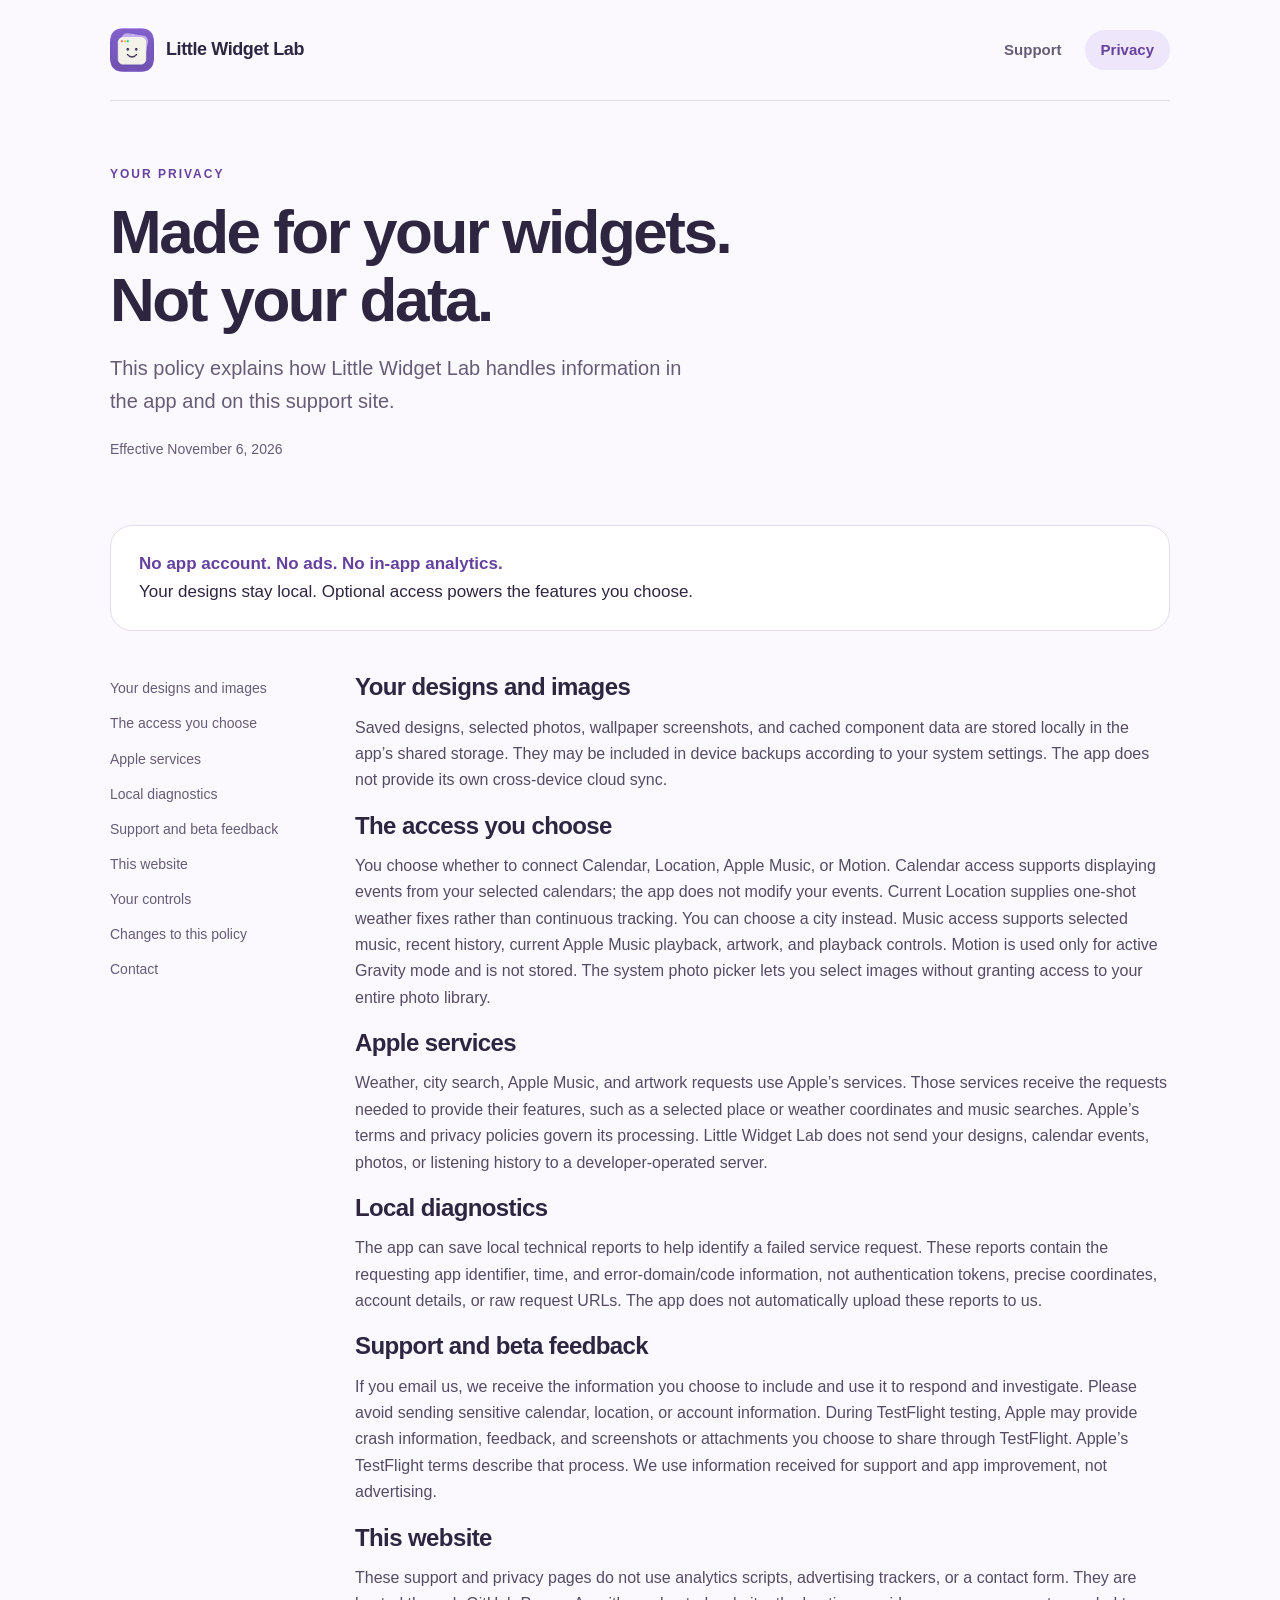
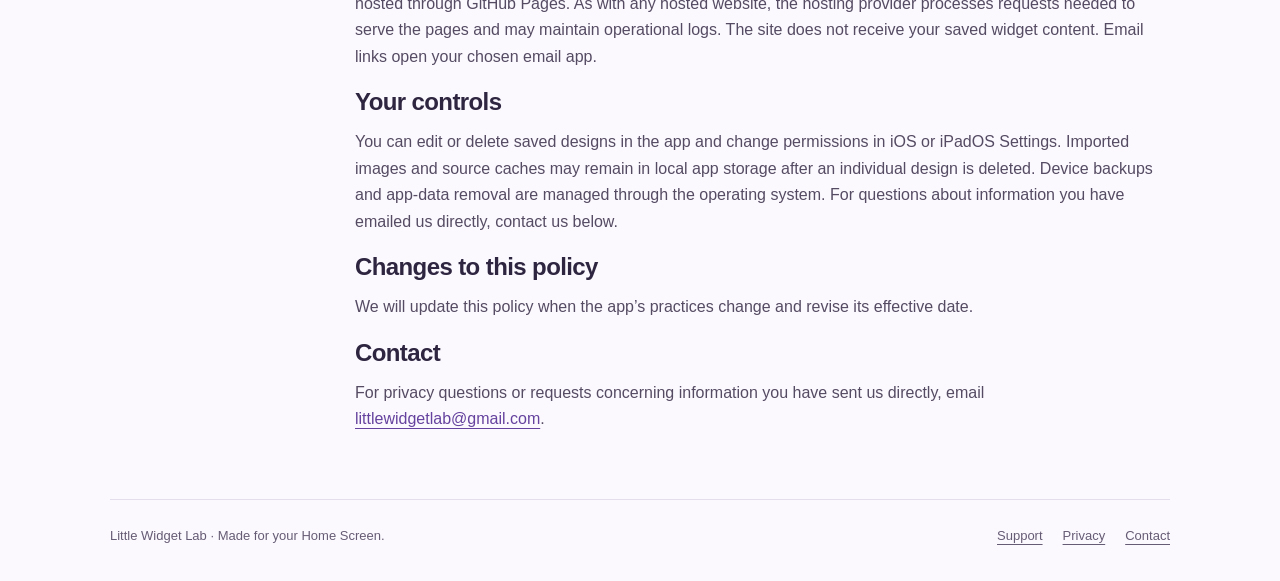
==== index.html @ f12bfef2 "Publish Little Widget Lab privacy policy and support" ====
<!doctype html>
<html lang="en"><head><meta charset="utf-8"><meta name="viewport" content="width=device-width,initial-scale=1"><meta name="description" content="How Little Widget Lab handles local designs, optional permissions, Apple services, and support feedback."><meta name="theme-color" content="#7254b5"><title>Privacy Policy · Little Widget Lab</title><link rel="canonical" href="https://antonio-gor.github.io/little-widget-lab-privacy/"><link rel="icon" href="assets/little-widget-lab.png"><link rel="stylesheet" href="assets/site.css"></head>
<body><a class="skip" href="#main">Skip to content</a><header><a class="brand" href="support.html"><img src="assets/little-widget-lab.png" alt="" width="44" height="44"><span>Little Widget Lab</span></a><nav aria-label="Main"><a href="support.html">Support</a><a href="./" aria-current="page">Privacy</a></nav></header><main id="main"><section class="hero"><div><p class="eyebrow">Your privacy</p><h1>Made for your widgets.<br>Not your data.</h1><p class="intro">This policy explains how Little Widget Lab handles information in the app and on this support site.</p><p class="policy-date">Effective November 6, 2026</p></div></section><div class="privacy-summary"><p><strong>No app account. No ads. No in-app analytics.</strong><br>Your designs stay local. Optional access powers the features you choose.</p></div><div class="policy-layout"><aside class="policy-nav" aria-label="On this page"><a href="#your-designs">Your designs and images</a><a href="#optional-access">The access you choose</a><a href="#apple-services">Apple services</a><a href="#diagnostics">Local diagnostics</a><a href="#support-feedback">Support and beta feedback</a><a href="#website">This website</a><a href="#your-controls">Your controls</a><a href="#changes">Changes to this policy</a><a href="#contact">Contact</a></aside><article class="policy-body"><section aria-labelledby="your-designs"><h2 id="your-designs">Your designs and images</h2><p>Saved designs, selected photos, wallpaper screenshots, and cached component data are stored locally in the app’s shared storage. They may be included in device backups according to your system settings. The app does not provide its own cross-device cloud sync.</p></section><section aria-labelledby="optional-access"><h2 id="optional-access">The access you choose</h2><p>You choose whether to connect Calendar, Location, Apple Music, or Motion. Calendar access supports displaying events from your selected calendars; the app does not modify your events. Current Location supplies one-shot weather fixes rather than continuous tracking. You can choose a city instead. Music access supports selected music, recent history, current Apple Music playback, artwork, and playback controls. Motion is used only for active Gravity mode and is not stored. The system photo picker lets you select images without granting access to your entire photo library.</p></section><section aria-labelledby="apple-services"><h2 id="apple-services">Apple services</h2><p>Weather, city search, Apple Music, and artwork requests use Apple’s services. Those services receive the requests needed to provide their features, such as a selected place or weather coordinates and music searches. Apple’s terms and privacy policies govern its processing. Little Widget Lab does not send your designs, calendar events, photos, or listening history to a developer-operated server.</p></section><section aria-labelledby="diagnostics"><h2 id="diagnostics">Local diagnostics</h2><p>The app can save local technical reports to help identify a failed service request. These reports contain the requesting app identifier, time, and error-domain/code information, not authentication tokens, precise coordinates, account details, or raw request URLs. The app does not automatically upload these reports to us.</p></section><section aria-labelledby="support-feedback"><h2 id="support-feedback">Support and beta feedback</h2><p>If you email us, we receive the information you choose to include and use it to respond and investigate. Please avoid sending sensitive calendar, location, or account information. During TestFlight testing, Apple may provide crash information, feedback, and screenshots or attachments you choose to share through TestFlight. Apple’s TestFlight terms describe that process. We use information received for support and app improvement, not advertising.</p></section><section aria-labelledby="website"><h2 id="website">This website</h2><p>These support and privacy pages do not use analytics scripts, advertising trackers, or a contact form. They are hosted through GitHub Pages. As with any hosted website, the hosting provider processes requests needed to serve the pages and may maintain operational logs. The site does not receive your saved widget content. Email links open your chosen email app.</p></section><section aria-labelledby="your-controls"><h2 id="your-controls">Your controls</h2><p>You can edit or delete saved designs in the app and change permissions in iOS or iPadOS Settings. Imported images and source caches may remain in local app storage after an individual design is deleted. Device backups and app-data removal are managed through the operating system. For questions about information you have emailed us directly, contact us below.</p></section><section aria-labelledby="changes"><h2 id="changes">Changes to this policy</h2><p>We will update this policy when the app’s practices change and revise its effective date.</p></section><section aria-labelledby="contact"><h2 id="contact">Contact</h2><p>For privacy questions or requests concerning information you have sent us directly, email <a href="mailto:littlewidgetlab@gmail.com">littlewidgetlab@gmail.com</a>.</p></section></article></div></main><footer><span>Little Widget Lab · Made for your Home Screen.</span><div class="footer-links"><a href="support.html">Support</a><a href="./">Privacy</a><a href="mailto:littlewidgetlab@gmail.com">Contact</a></div></footer></body></html>
---- assets/site.css ----
:root{color-scheme:light;--ink:#2e2540;--muted:#665c75;--iris:#65429e;--line:#e4ddec;--paper:#fbf9fe;--white:#fff;--lilac:#eee6fb}
*{box-sizing:border-box}html{scroll-behavior:smooth;scroll-padding-top:30px}body{margin:0;background:var(--paper);color:var(--ink);font-family:-apple-system,BlinkMacSystemFont,"Segoe UI",sans-serif;font-size:17px;line-height:1.65;-webkit-font-smoothing:antialiased}a{color:var(--iris);text-underline-offset:4px}a:hover{text-decoration-thickness:2px}a:focus-visible,summary:focus-visible{outline:3px solid #8362bd;outline-offset:5px;border-radius:5px}header,main,footer{width:min(1060px,calc(100% - 64px));margin-inline:auto}header{display:flex;justify-content:space-between;align-items:center;gap:20px;padding:28px 0;border-bottom:1px solid var(--line)}.brand{display:flex;align-items:center;gap:12px;color:var(--ink);font-size:18px;font-weight:650;letter-spacing:-.4px;text-decoration:none}.brand img{width:44px;height:44px;border-radius:12px}nav{display:flex;gap:7px}nav a{padding:8px 16px;border-radius:99px;text-decoration:none;color:var(--muted);font-size:15px;font-weight:550}nav a[aria-current=page]{background:var(--lilac);color:var(--iris)}.hero{display:grid;grid-template-columns:1fr auto;align-items:center;gap:40px;padding:64px 0 48px}.eyebrow{text-transform:uppercase;letter-spacing:2px;font-size:12px;font-weight:700;color:var(--iris);margin:0 0 13px}h1{font-size:clamp(38px,6vw,62px);line-height:1.1;letter-spacing:-2.5px;margin:0 0 18px;font-weight:700}.intro{color:var(--muted);font-size:20px;max-width:580px;margin:0}.hero-art{width:130px;height:130px;border-radius:32px;transform:rotate(6deg);box-shadow:0 16px 32px #40305e18}.contact{background:var(--lilac);border:1px solid #ddd0ef;border-radius:24px;display:flex;justify-content:space-between;align-items:center;gap:24px;padding:25px 30px;margin-bottom:56px}.contact h2{font-size:21px;margin:0 0 2px}.contact p{margin:0;color:var(--muted);font-size:15px}.contact a{font-weight:600;white-space:nowrap}.section{margin-bottom:52px}h2{font-size:27px;letter-spacing:-.6px;line-height:1.3;margin:0 0 22px}h3{font-size:20px;letter-spacing:-.3px;margin:30px 0 8px}p{margin:0 0 16px}.steps{display:grid;grid-template-columns:repeat(4,1fr);gap:24px;list-style:none;padding:0;margin:0;counter-reset:step}.steps li{counter-increment:step}.steps li:before{content:counter(step);display:grid;place-items:center;width:32px;height:32px;border-radius:50%;background:#e4daf3;color:var(--iris);font-size:15px;font-weight:700;margin-bottom:15px}.steps strong{display:block;font-size:17px;margin-bottom:7px}.steps p{font-size:15px;line-height:1.55;color:var(--muted)}details{border-top:1px solid var(--line)}details:last-child{border-bottom:1px solid var(--line)}summary{cursor:pointer;list-style:none;position:relative;padding:21px 36px 21px 0;font-size:18px;font-weight:580;line-height:1.45}summary::-webkit-details-marker{display:none}summary:after{content:'+';position:absolute;right:4px;font-size:24px;font-weight:400;color:var(--iris);top:14px}details[open] summary:after{content:'−'}details p,details ul{color:var(--muted);max-width:780px;margin:0 35px 20px 0;font-size:16px}.small-note{font-size:14px;color:var(--muted)}.policy-layout{display:grid;grid-template-columns:190px 1fr;gap:55px;padding-bottom:50px}.policy-nav{font-size:14px;align-self:start;position:sticky;top:26px}.policy-nav a{display:block;text-decoration:none;color:var(--muted);padding:6px 0}.policy-body h2{font-size:24px;margin-top:36px;margin-bottom:12px}.policy-body h2:first-child{margin-top:0}.policy-body p{color:#554b63;font-size:16px}.privacy-summary{background:var(--white);border:1px solid var(--line);border-radius:22px;padding:24px 28px;margin-bottom:40px}.privacy-summary p{margin:0;font-size:17px}.privacy-summary strong{color:var(--iris)}.policy-date{font-size:14px;color:var(--muted);margin-top:20px}footer{display:flex;justify-content:space-between;gap:24px;align-items:center;border-top:1px solid var(--line);padding:25px 0 35px;font-size:13px;color:var(--muted)}footer a{color:var(--muted)}.footer-links{display:flex;gap:20px}@media(max-width:700px){header,main,footer{width:calc(100% - 40px)}header{padding:20px 0}.brand{font-size:16px;gap:9px}.brand img{width:35px;height:35px;border-radius:10px}nav{gap:0}nav a{padding:8px 10px;font-size:14px}.hero{gap:20px;padding:42px 0 32px}.hero-art{width:80px;height:80px;border-radius:20px}h1{letter-spacing:-1.8px}.intro{font-size:18px}.contact{display:block;padding:23px;margin-bottom:40px}.contact a{display:inline-block;margin-top:12px;font-size:16px}.steps{grid-template-columns:repeat(2,1fr);gap:24px}.section{margin-bottom:40px}.policy-layout{display:block}.policy-nav{position:static;display:flex;gap:6px 18px;flex-wrap:wrap;border-bottom:1px solid var(--line);padding-bottom:20px;margin-bottom:30px}.privacy-summary{padding:22px}footer{align-items:start;flex-direction:column;gap:10px}.policy-date{margin-top:16px}}@media(max-width:380px){.brand span{max-width:100px;line-height:1.2}.hero-art{display:none}.hero{grid-template-columns:1fr}.contact a{font-size:14px}.steps{grid-template-columns:1fr}}@media(prefers-reduced-motion:reduce){html{scroll-behavior:auto}}

.skip{position:absolute;left:-9999px}.skip:focus{left:16px;top:12px;padding:10px;background:white;z-index:10}
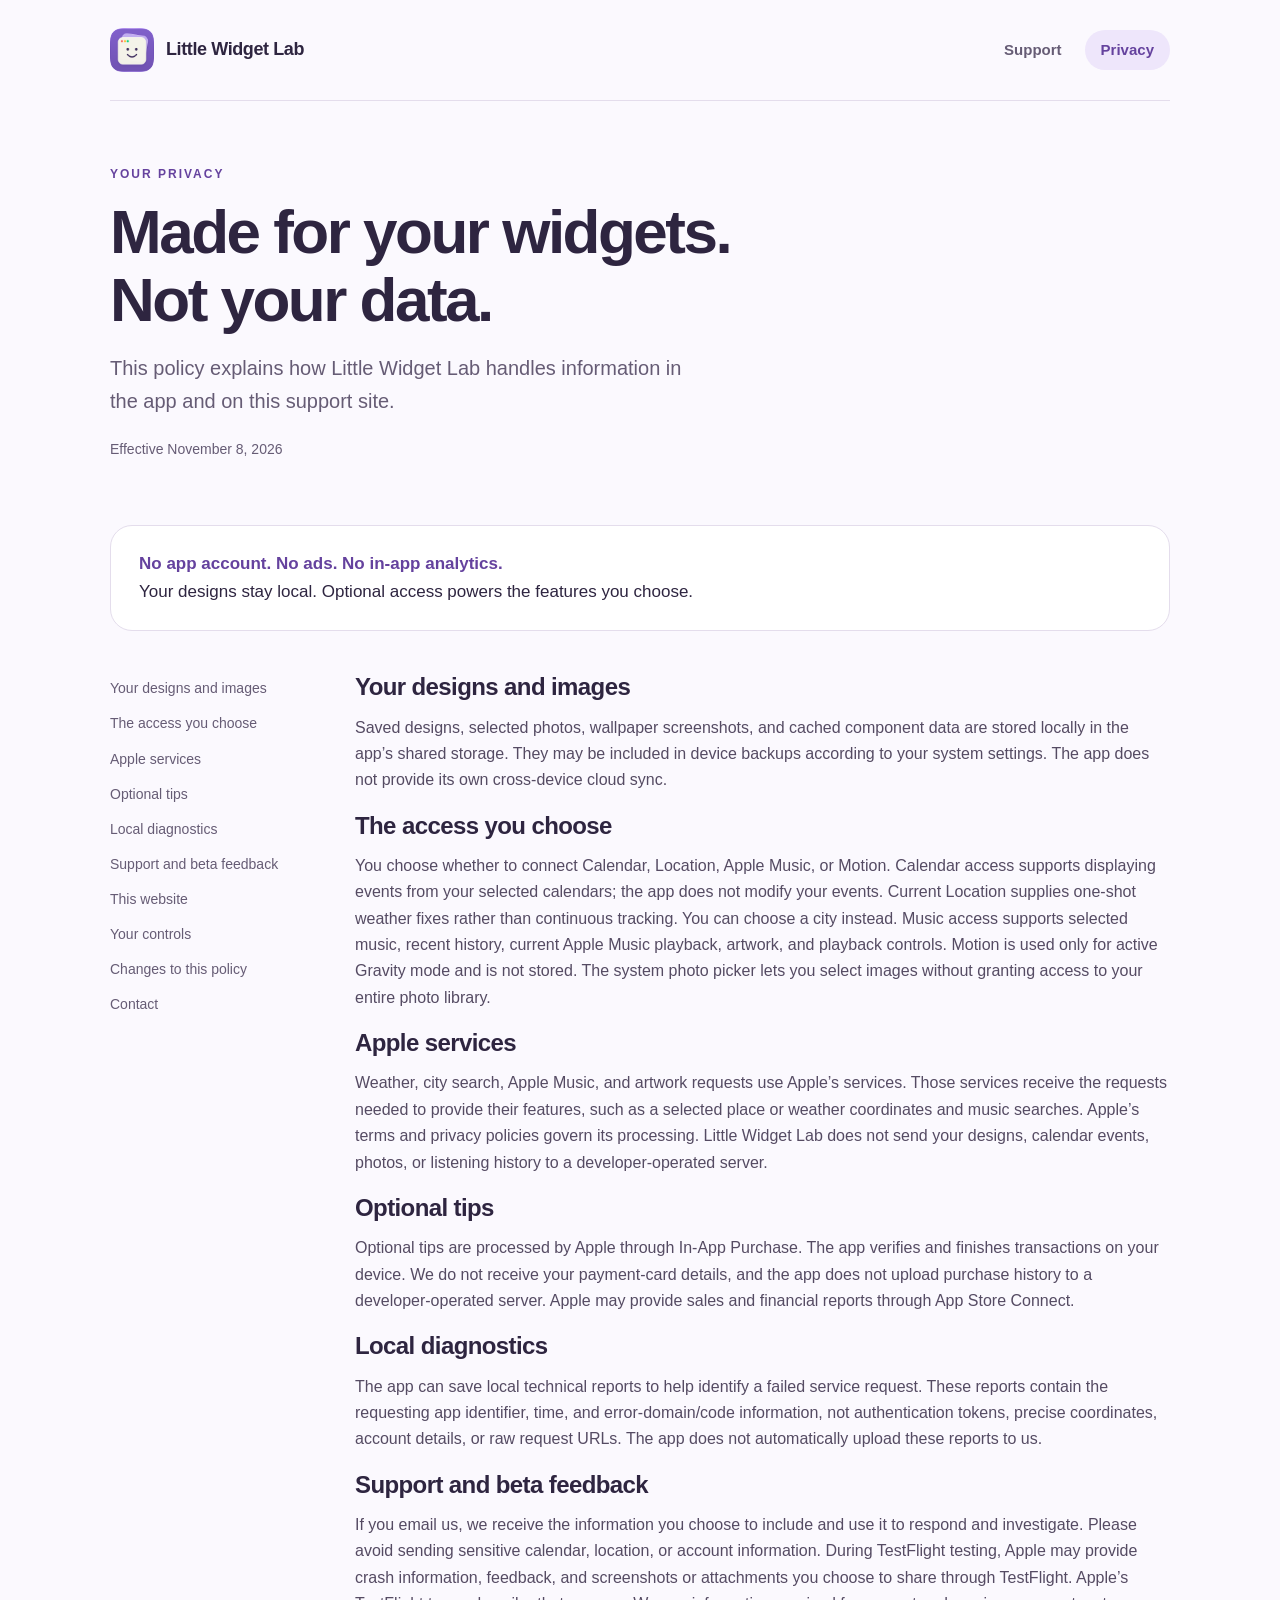
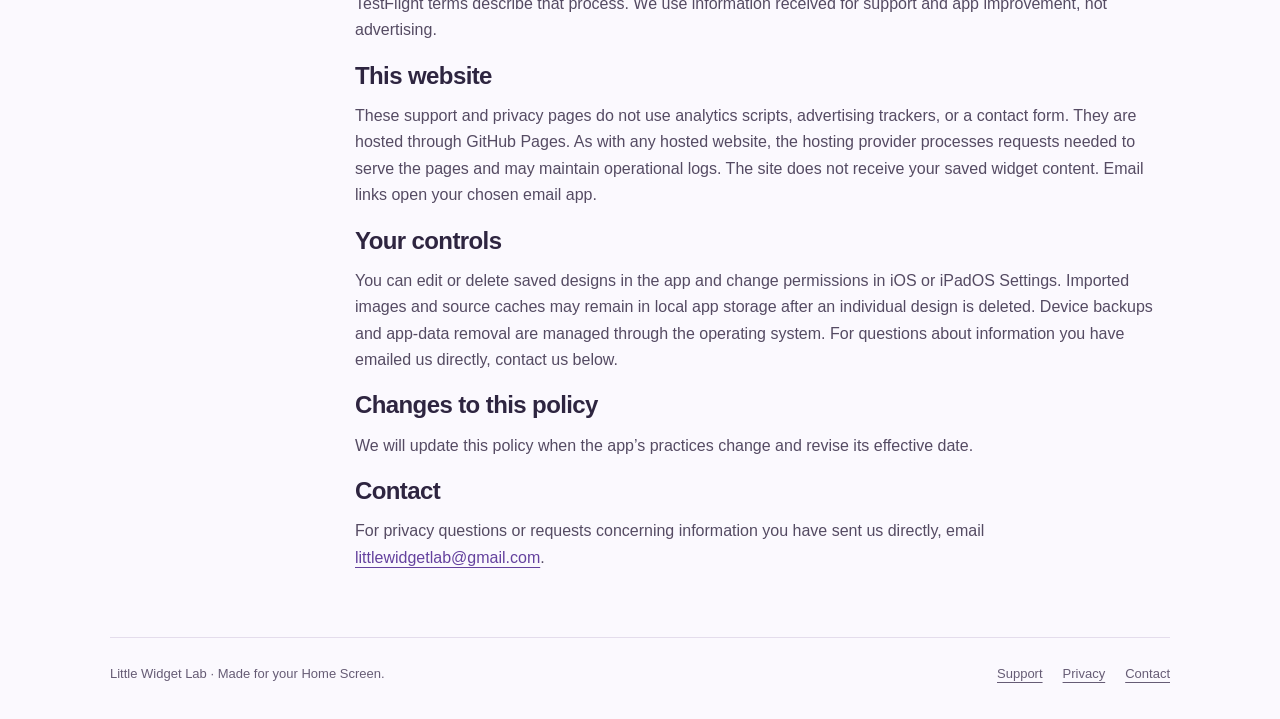
==== commit 553bede2: "Explain optional Apple-processed tips" ====
--- a/index.html
+++ b/index.html
@@ -1,3 +1,3 @@
 <!doctype html>
 <html lang="en"><head><meta charset="utf-8"><meta name="viewport" content="width=device-width,initial-scale=1"><meta name="description" content="How Little Widget Lab handles local designs, optional permissions, Apple services, and support feedback."><meta name="theme-color" content="#7254b5"><title>Privacy Policy · Little Widget Lab</title><link rel="canonical" href="https://antonio-gor.github.io/little-widget-lab-privacy/"><link rel="icon" href="assets/little-widget-lab.png"><link rel="stylesheet" href="assets/site.css"></head>
-<body><a class="skip" href="#main">Skip to content</a><header><a class="brand" href="support.html"><img src="assets/little-widget-lab.png" alt="" width="44" height="44"><span>Little Widget Lab</span></a><nav aria-label="Main"><a href="support.html">Support</a><a href="./" aria-current="page">Privacy</a></nav></header><main id="main"><section class="hero"><div><p class="eyebrow">Your privacy</p><h1>Made for your widgets.<br>Not your data.</h1><p class="intro">This policy explains how Little Widget Lab handles information in the app and on this support site.</p><p class="policy-date">Effective November 6, 2026</p></div></section><div class="privacy-summary"><p><strong>No app account. No ads. No in-app analytics.</strong><br>Your designs stay local. Optional access powers the features you choose.</p></div><div class="policy-layout"><aside class="policy-nav" aria-label="On this page"><a href="#your-designs">Your designs and images</a><a href="#optional-access">The access you choose</a><a href="#apple-services">Apple services</a><a href="#diagnostics">Local diagnostics</a><a href="#support-feedback">Support and beta feedback</a><a href="#website">This website</a><a href="#your-controls">Your controls</a><a href="#changes">Changes to this policy</a><a href="#contact">Contact</a></aside><article class="policy-body"><section aria-labelledby="your-designs"><h2 id="your-designs">Your designs and images</h2><p>Saved designs, selected photos, wallpaper screenshots, and cached component data are stored locally in the app’s shared storage. They may be included in device backups according to your system settings. The app does not provide its own cross-device cloud sync.</p></section><section aria-labelledby="optional-access"><h2 id="optional-access">The access you choose</h2><p>You choose whether to connect Calendar, Location, Apple Music, or Motion. Calendar access supports displaying events from your selected calendars; the app does not modify your events. Current Location supplies one-shot weather fixes rather than continuous tracking. You can choose a city instead. Music access supports selected music, recent history, current Apple Music playback, artwork, and playback controls. Motion is used only for active Gravity mode and is not stored. The system photo picker lets you select images without granting access to your entire photo library.</p></section><section aria-labelledby="apple-services"><h2 id="apple-services">Apple services</h2><p>Weather, city search, Apple Music, and artwork requests use Apple’s services. Those services receive the requests needed to provide their features, such as a selected place or weather coordinates and music searches. Apple’s terms and privacy policies govern its processing. Little Widget Lab does not send your designs, calendar events, photos, or listening history to a developer-operated server.</p></section><section aria-labelledby="diagnostics"><h2 id="diagnostics">Local diagnostics</h2><p>The app can save local technical reports to help identify a failed service request. These reports contain the requesting app identifier, time, and error-domain/code information, not authentication tokens, precise coordinates, account details, or raw request URLs. The app does not automatically upload these reports to us.</p></section><section aria-labelledby="support-feedback"><h2 id="support-feedback">Support and beta feedback</h2><p>If you email us, we receive the information you choose to include and use it to respond and investigate. Please avoid sending sensitive calendar, location, or account information. During TestFlight testing, Apple may provide crash information, feedback, and screenshots or attachments you choose to share through TestFlight. Apple’s TestFlight terms describe that process. We use information received for support and app improvement, not advertising.</p></section><section aria-labelledby="website"><h2 id="website">This website</h2><p>These support and privacy pages do not use analytics scripts, advertising trackers, or a contact form. They are hosted through GitHub Pages. As with any hosted website, the hosting provider processes requests needed to serve the pages and may maintain operational logs. The site does not receive your saved widget content. Email links open your chosen email app.</p></section><section aria-labelledby="your-controls"><h2 id="your-controls">Your controls</h2><p>You can edit or delete saved designs in the app and change permissions in iOS or iPadOS Settings. Imported images and source caches may remain in local app storage after an individual design is deleted. Device backups and app-data removal are managed through the operating system. For questions about information you have emailed us directly, contact us below.</p></section><section aria-labelledby="changes"><h2 id="changes">Changes to this policy</h2><p>We will update this policy when the app’s practices change and revise its effective date.</p></section><section aria-labelledby="contact"><h2 id="contact">Contact</h2><p>For privacy questions or requests concerning information you have sent us directly, email <a href="mailto:littlewidgetlab@gmail.com">littlewidgetlab@gmail.com</a>.</p></section></article></div></main><footer><span>Little Widget Lab · Made for your Home Screen.</span><div class="footer-links"><a href="support.html">Support</a><a href="./">Privacy</a><a href="mailto:littlewidgetlab@gmail.com">Contact</a></div></footer></body></html>+<body><a class="skip" href="#main">Skip to content</a><header><a class="brand" href="support.html"><img src="assets/little-widget-lab.png" alt="" width="44" height="44"><span>Little Widget Lab</span></a><nav aria-label="Main"><a href="support.html">Support</a><a href="./" aria-current="page">Privacy</a></nav></header><main id="main"><section class="hero"><div><p class="eyebrow">Your privacy</p><h1>Made for your widgets.<br>Not your data.</h1><p class="intro">This policy explains how Little Widget Lab handles information in the app and on this support site.</p><p class="policy-date">Effective November 8, 2026</p></div></section><div class="privacy-summary"><p><strong>No app account. No ads. No in-app analytics.</strong><br>Your designs stay local. Optional access powers the features you choose.</p></div><div class="policy-layout"><aside class="policy-nav" aria-label="On this page"><a href="#your-designs">Your designs and images</a><a href="#optional-access">The access you choose</a><a href="#apple-services">Apple services</a><a href="#tips">Optional tips</a><a href="#diagnostics">Local diagnostics</a><a href="#support-feedback">Support and beta feedback</a><a href="#website">This website</a><a href="#your-controls">Your controls</a><a href="#changes">Changes to this policy</a><a href="#contact">Contact</a></aside><article class="policy-body"><section aria-labelledby="your-designs"><h2 id="your-designs">Your designs and images</h2><p>Saved designs, selected photos, wallpaper screenshots, and cached component data are stored locally in the app’s shared storage. They may be included in device backups according to your system settings. The app does not provide its own cross-device cloud sync.</p></section><section aria-labelledby="optional-access"><h2 id="optional-access">The access you choose</h2><p>You choose whether to connect Calendar, Location, Apple Music, or Motion. Calendar access supports displaying events from your selected calendars; the app does not modify your events. Current Location supplies one-shot weather fixes rather than continuous tracking. You can choose a city instead. Music access supports selected music, recent history, current Apple Music playback, artwork, and playback controls. Motion is used only for active Gravity mode and is not stored. The system photo picker lets you select images without granting access to your entire photo library.</p></section><section aria-labelledby="apple-services"><h2 id="apple-services">Apple services</h2><p>Weather, city search, Apple Music, and artwork requests use Apple’s services. Those services receive the requests needed to provide their features, such as a selected place or weather coordinates and music searches. Apple’s terms and privacy policies govern its processing. Little Widget Lab does not send your designs, calendar events, photos, or listening history to a developer-operated server.</p></section><section aria-labelledby="tips"><h2 id="tips">Optional tips</h2><p>Optional tips are processed by Apple through In-App Purchase. The app verifies and finishes transactions on your device. We do not receive your payment-card details, and the app does not upload purchase history to a developer-operated server. Apple may provide sales and financial reports through App Store Connect.</p></section><section aria-labelledby="diagnostics"><h2 id="diagnostics">Local diagnostics</h2><p>The app can save local technical reports to help identify a failed service request. These reports contain the requesting app identifier, time, and error-domain/code information, not authentication tokens, precise coordinates, account details, or raw request URLs. The app does not automatically upload these reports to us.</p></section><section aria-labelledby="support-feedback"><h2 id="support-feedback">Support and beta feedback</h2><p>If you email us, we receive the information you choose to include and use it to respond and investigate. Please avoid sending sensitive calendar, location, or account information. During TestFlight testing, Apple may provide crash information, feedback, and screenshots or attachments you choose to share through TestFlight. Apple’s TestFlight terms describe that process. We use information received for support and app improvement, not advertising.</p></section><section aria-labelledby="website"><h2 id="website">This website</h2><p>These support and privacy pages do not use analytics scripts, advertising trackers, or a contact form. They are hosted through GitHub Pages. As with any hosted website, the hosting provider processes requests needed to serve the pages and may maintain operational logs. The site does not receive your saved widget content. Email links open your chosen email app.</p></section><section aria-labelledby="your-controls"><h2 id="your-controls">Your controls</h2><p>You can edit or delete saved designs in the app and change permissions in iOS or iPadOS Settings. Imported images and source caches may remain in local app storage after an individual design is deleted. Device backups and app-data removal are managed through the operating system. For questions about information you have emailed us directly, contact us below.</p></section><section aria-labelledby="changes"><h2 id="changes">Changes to this policy</h2><p>We will update this policy when the app’s practices change and revise its effective date.</p></section><section aria-labelledby="contact"><h2 id="contact">Contact</h2><p>For privacy questions or requests concerning information you have sent us directly, email <a href="mailto:littlewidgetlab@gmail.com">littlewidgetlab@gmail.com</a>.</p></section></article></div></main><footer><span>Little Widget Lab · Made for your Home Screen.</span><div class="footer-links"><a href="support.html">Support</a><a href="./">Privacy</a><a href="mailto:littlewidgetlab@gmail.com">Contact</a></div></footer></body></html>
